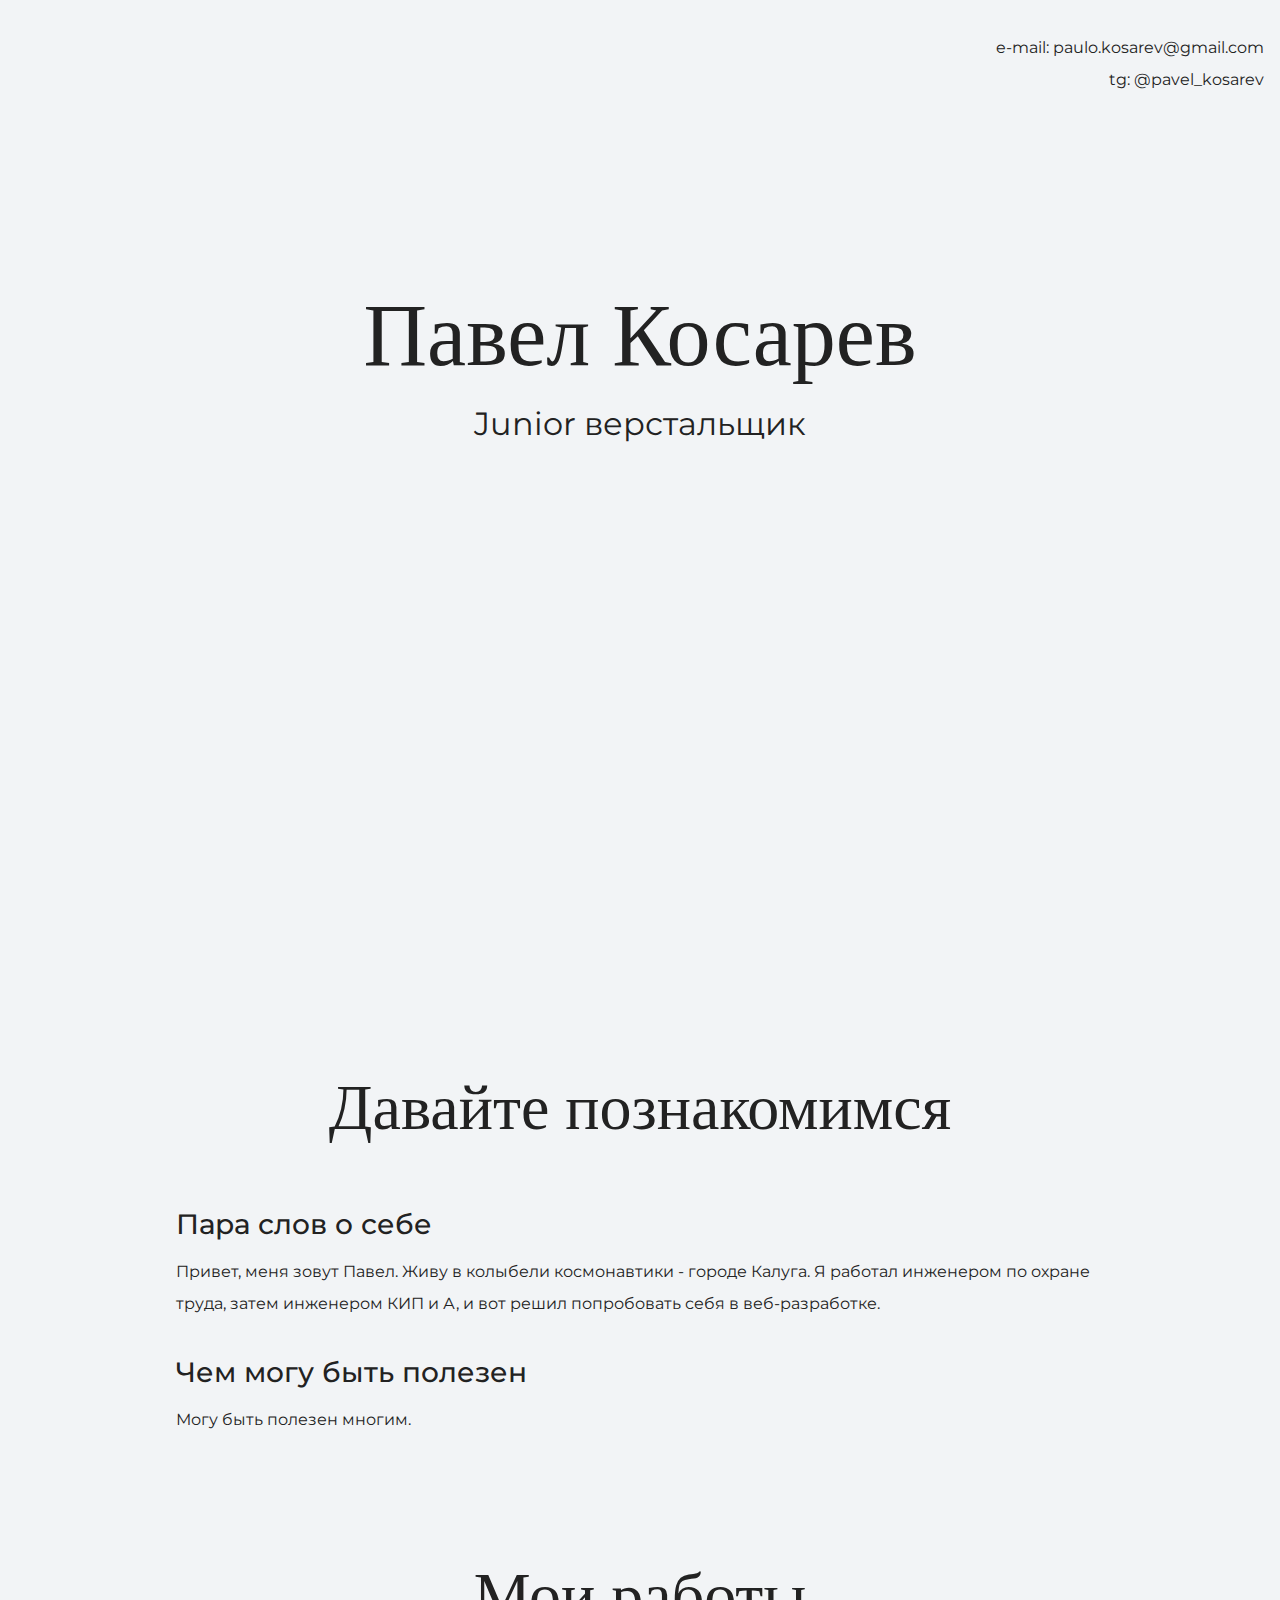
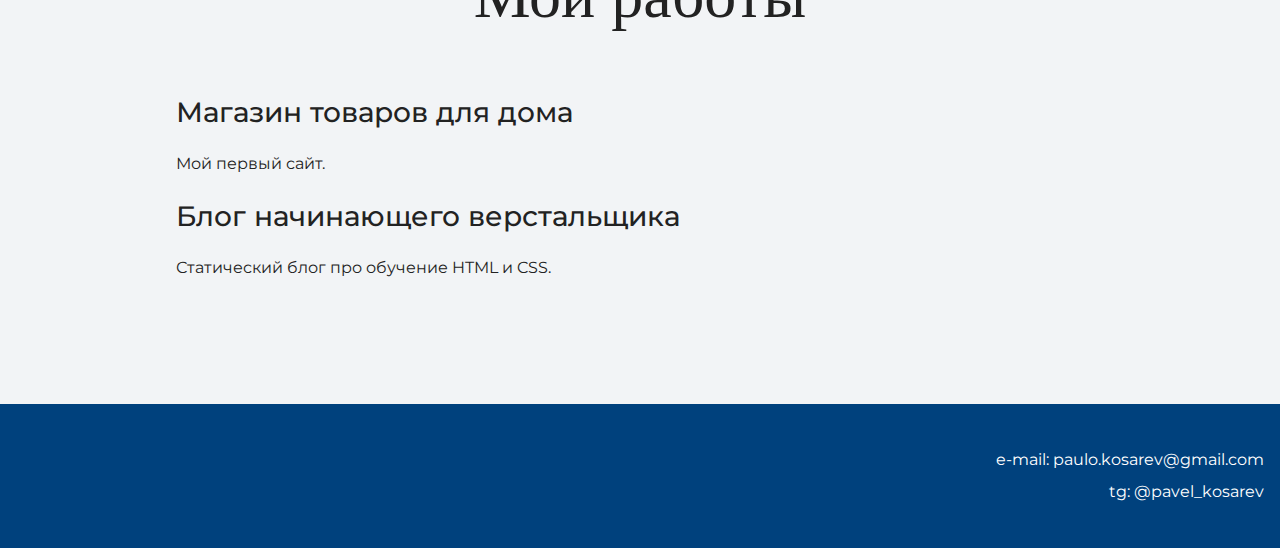
==== index.html @ 088928be "Add files via upload" ====
<!DOCTYPE html>
<html lang="ru">
  <head>
    <meta charset="UTF-8">
    <link rel="stylesheet" href="style.css">
    <link href="https://fonts.googleapis.com/css?family=Montserrat:400,500,700|Old+Standard+TT&display=swap&subset=cyrillic" rel="stylesheet">
    <title>Портфолио Junior верстальщика</title>
  </head>

  <body>
    <header class="page-header">
      <div class="container">
        e-mail: paulo.kosarev@gmail.com <br>
        tg: @pavel_kosarev
      </div>
    </header>

    <section class="hero-image">
      <div class="container">
        <h1 class="heading">Павел Косарев</h1>
        <p>Junior верстальщик</p>
      </div>
    </section>

    <section class="intro">
      <div class="container">
       <h2 class="subheading">Давайте познакомимся</h2>
       <h3>Пара слов о себе</h3>
       <p>Привет, меня зовут Павел. Живу в колыбели космонавтики - городе Калуга. Я работал инженером по охране труда, затем инженером КИП и А, и вот решил попробовать себя в веб-разработке.</p>
       <h3>Чем могу быть полезен</h3>
       <p>Могу быть полезен многим.</p>
      </div>
    </section>

    <section class="portfolio">
      <div class="container">
      <h2 class="subheading">Мои работы</h2>

      <h3>Магазин товаров для дома</h3>
      <p>Мой первый сайт.</p>

      <h3>Блог начинающего верстальщика</h3>
      <p>Статический блог про обучение HTML и CSS.</p>
    </div>
    </section>

    <footer class="page-footer">
      <div class="container">
      e-mail: paulo.kosarev@gmail.com <br>
      tg: @pavel_kosarev
    </div>
    </footer>
  </body>
</html>
---- style.css ----
body {
  margin: 0;
  min-width: 960px;
  font-family: "Montserrat", "Helvetica", "Arial", sans-serif;
  font-size: 16px;
  line-height: 32px;
  color: #222222;
  background-color: #f2f4f6;
  background-image: url("img/hero-bg.jpg");
  background-repeat: no-repeat;
  background-position: top center;
}

.container {
  max-width: 928px;
  margin: 0 auto;
  padding: 0 16px;
}

.page-header {
  margin: 0 0 160px;
  padding: 32px 0 32px;
}

.page-header .container,
.page-footer .container {
  max-width: 1408px;
  text-align: right;
}

.page-header a {
  margin-left: 56px;
  color: #288be6;
  text-decoration: none;
  background-repeat: no-repeat;
  background-position: left;
}

.header-email {
  padding-left: 30px;
  background-image: url("img/icon-email-header.svg");
}

.header-phone {
  padding-left: 25px;
  background-image: url("img/icon-phone-header.svg");
}

.hero-image {
  margin-bottom: 620px;
}

.hero-image .container {
  max-width: 1408px;
  text-align: center;
}

.heading {
  margin: 0 0 16px;
  font-family: "Old Standard TT", "Times", "Times New Roman", serif;
  font-size: 88px;
  line-height: 96px;
  font-weight: 400;
}

.hero-image p {
  margin: 0;
  font-size: 32px;
  line-height: 48px;
}

.intro {
  margin: 0 0 120px;
}

.subheading {
  margin: 0 0 56px;
  font-family: "Old Standard TT", "Times", "Times New Roman", serif;
  font-size: 64px;
  line-height: 80px;
  font-weight: 400;
  text-align: center;
}

.user-image {
  margin: 0 0 32px;
  text-align: center;
}

.intro h3,
.portfolio h3 {
  margin: 0 0 12px;
  font-size: 28px;
  line-height: 40px;
  font-weight: 500;
}

.intro p {
  margin: 0 0 32px;
}

.skills-list {
  margin: 0;
  padding: 0;
}

.skills-list dt {
  padding-left: 32px;
  background-repeat: no-repeat;
  background-position: left;
}

.skill-html {
  background-image: url("img/icon-html.svg");
}

.skill-css {
  background-image: url("img/icon-css.svg");
}

.level {
  margin: 4px 0 16px;
  padding: 0;
  height: 14px;
  font-size: 0;
  background-color: #ffffff;
  border: 1px solid #86c3fa;
  border-radius: 8px;
}

.level div {
  margin: 1px;
  height: 12px;
  background-color: #288be6;
  border-radius: 6px;
}

.portfolio {
  margin: 0 0 120px;
}

.projects {
  margin: 0;
  padding: 0;
  list-style: none;
}

.projects li {
  margin: 0 0 80px;
}

.project-image {
  margin: 0 0 24px;
  text-align: center;
}

.projects p {
  margin: 0 0 24px;
}

.button {
  padding: 6px 20px;
  display: inline-block;
  vertical-align: baseline;
  text-decoration: none;
  text-transform: uppercase;
  border-radius: 4px;
  background-color: #288be6;
  color: #ffffff;
}

.page-footer {
  padding: 40px 0;
  background-color: #00417d;
  color: #ffffff;
}

.page-footer a {
  margin-left: 56px;
  color: inherit;
  text-decoration: none;
  background-repeat: no-repeat;
  background-position: left;
}

.footer-email {
  padding-left: 30px;
  background-image: url("img/icon-email-footer.svg");
}

.footer-phone {
  padding-left: 25px;
  background-image: url("img/icon-phone-footer.svg");
}
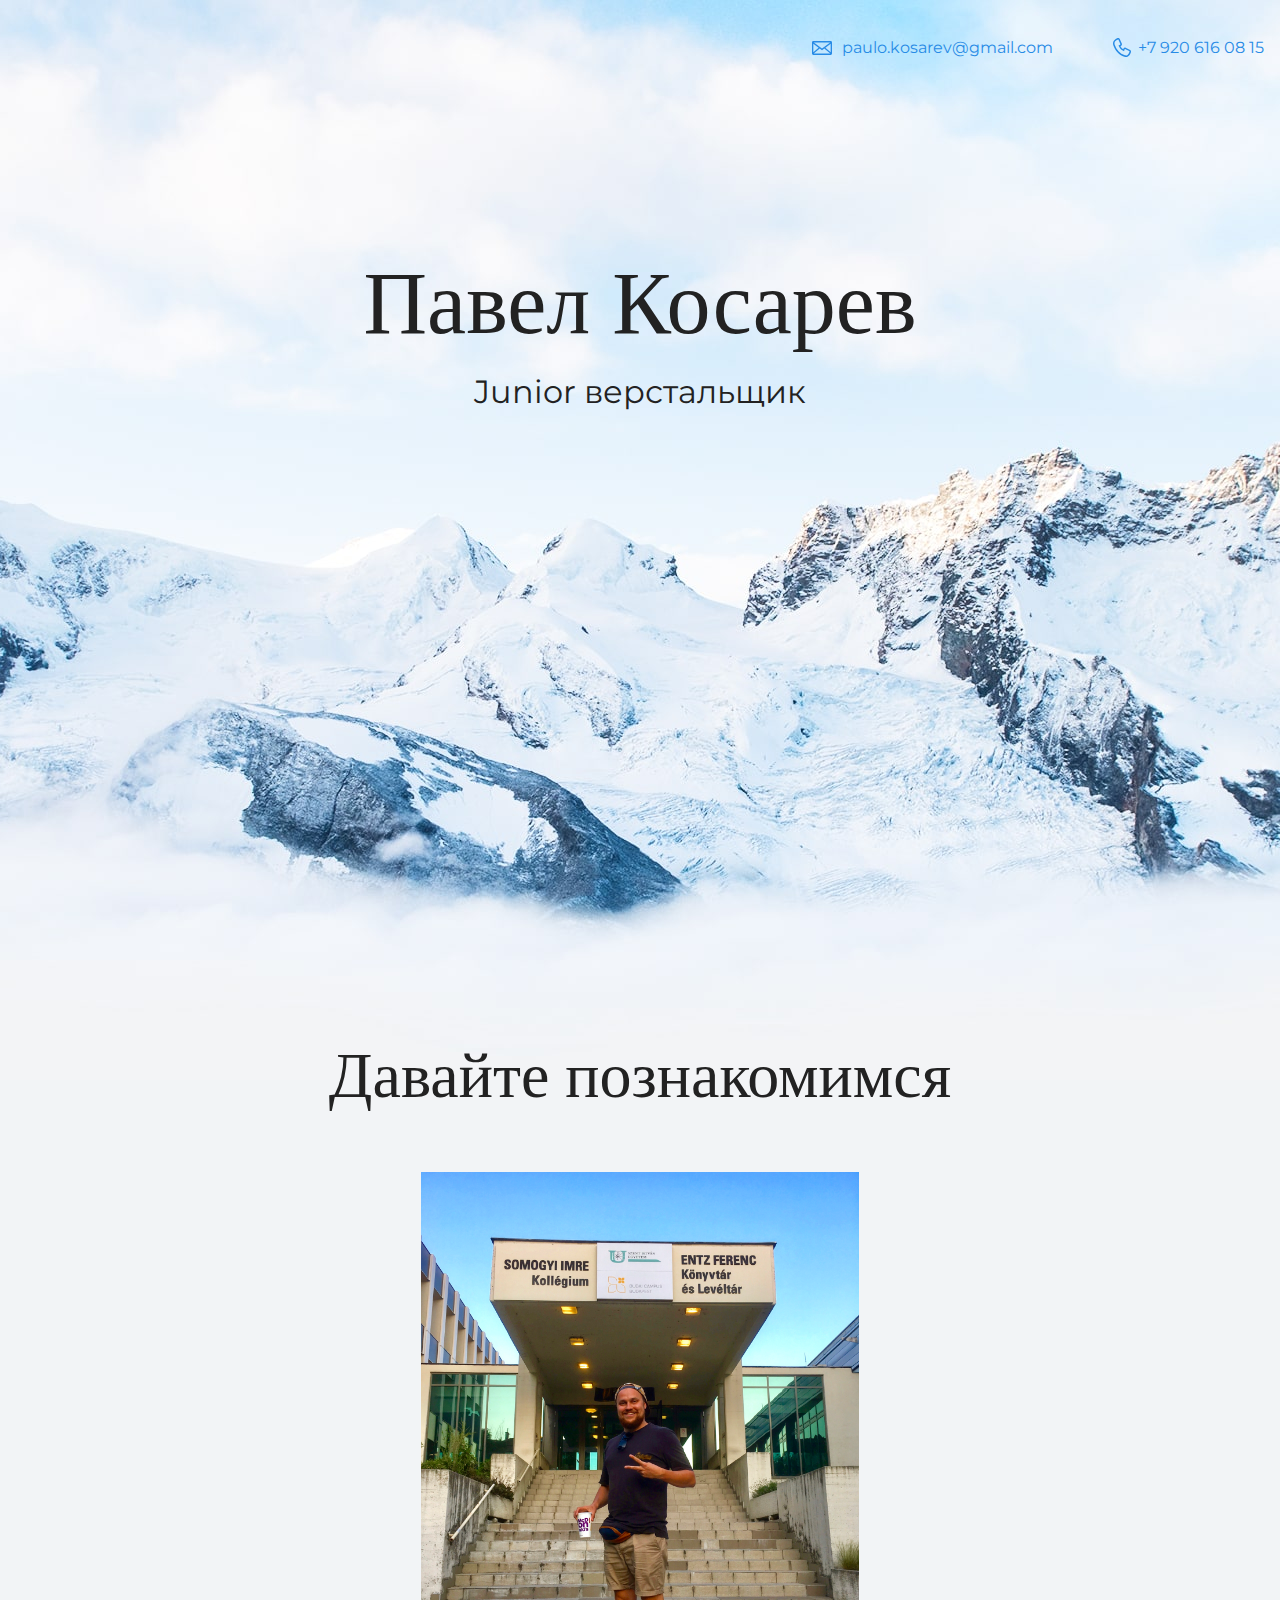
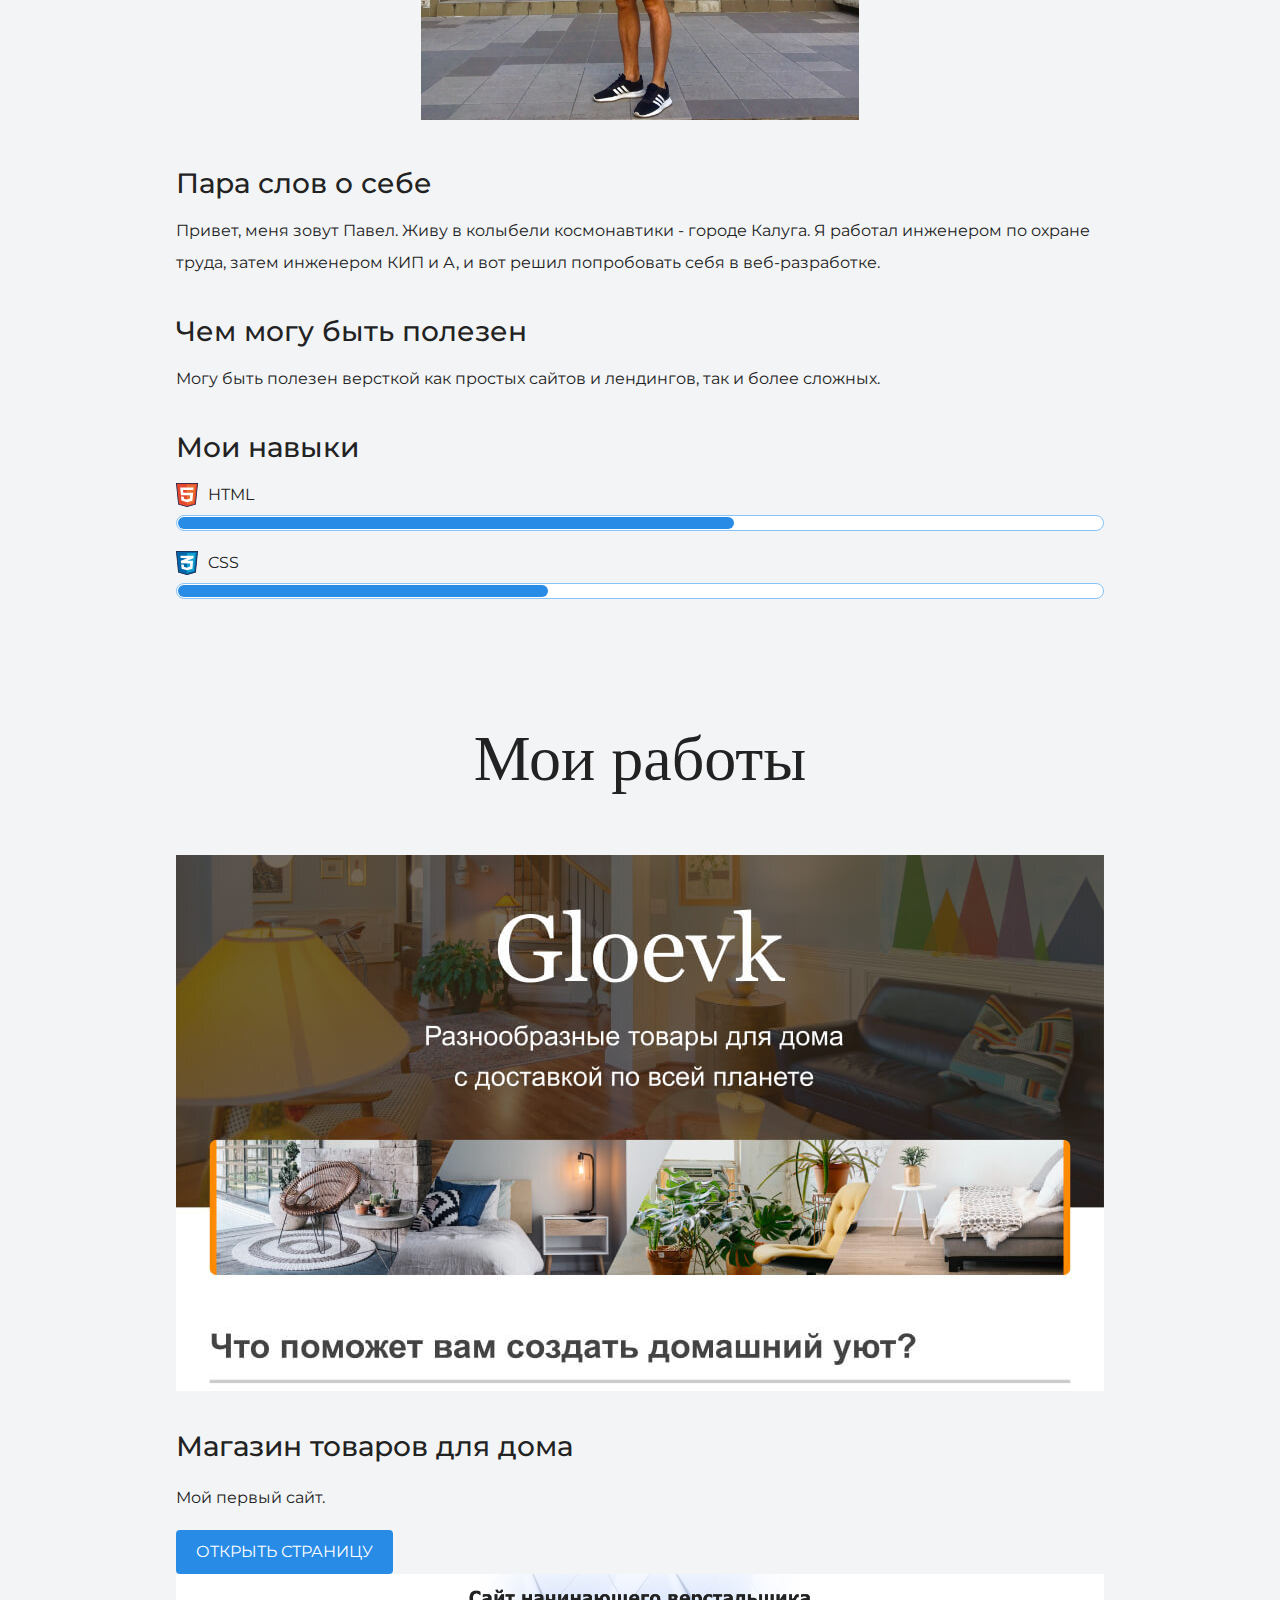
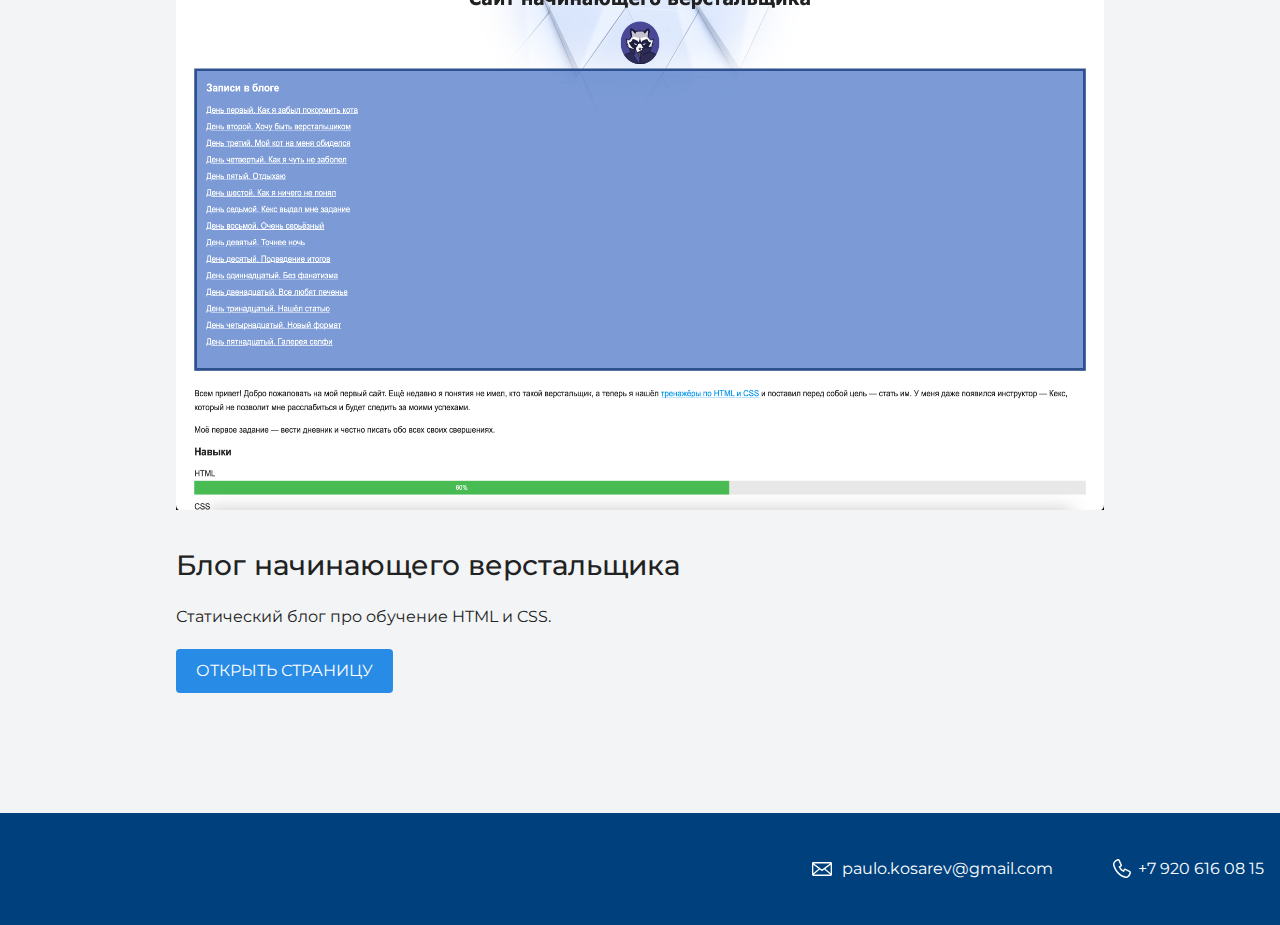
==== commit 247904ed: "загружает файлы сайта" ====
--- a/index.html
+++ b/index.html
@@ -10,8 +10,8 @@
   <body>
     <header class="page-header">
       <div class="container">
-        e-mail: paulo.kosarev@gmail.com <br>
-        tg: @pavel_kosarev
+        <a class="header-email" href="mailto:paulo.kosarev@gmail.com">paulo.kosarev@gmail.com </a>
+        <a class="header-phone" href="tel:+79206160815">+7 920 616 08 15</a>
       </div>
     </header>
 
@@ -25,29 +25,51 @@
     <section class="intro">
       <div class="container">
        <h2 class="subheading">Давайте познакомимся</h2>
+       <figure class="user-image">
+        <img src="files/user.jpg" height="548" alt="Фото">
+      </figure>
+      <div>
        <h3>Пара слов о себе</h3>
        <p>Привет, меня зовут Павел. Живу в колыбели космонавтики - городе Калуга. Я работал инженером по охране труда, затем инженером КИП и А, и вот решил попробовать себя в веб-разработке.</p>
+      </div>
+      <div>
        <h3>Чем могу быть полезен</h3>
-       <p>Могу быть полезен многим.</p>
-      </div>
+       <p>Могу быть полезен версткой как простых сайтов и лендингов, так и более сложных.</p>
+     </div>
+    <div class="skills">
+  <h3>Мои навыки</h3>
+    <dl class="skills-list">
+    <dt class="skill-html">HTML</dt>
+    <dd class="level"><div style="width: 60%">60%</div></dd>
+    <dt class="skill-css">CSS</dt>
+    <dd class="level"><div style="width: 40%">40%</div></dd>
+    </dl>
+    </div>
+    </div>
     </section>
 
     <section class="portfolio">
       <div class="container">
       <h2 class="subheading">Мои работы</h2>
-
+      <figure class="project-image">
+        <img src="files/project.jpg" width="928" height="536" alt="Cайт магазина товаров для дома">
+        </figure>
       <h3>Магазин товаров для дома</h3>
       <p>Мой первый сайт.</p>
-
+      <a class="button" href="source/project-gloevk/index.html">Открыть страницу</a>
+      <figure class="project-image">
+        <img src="files/blog-image.png" width="928" height="536" alt="Блог начинающего верстальщика">
+      </figure>
       <h3>Блог начинающего верстальщика</h3>
       <p>Статический блог про обучение HTML и CSS.</p>
+      <a class="button" href="source/project-state-final/index.html"> Открыть страницу </a>
     </div>
     </section>
 
     <footer class="page-footer">
       <div class="container">
-      e-mail: paulo.kosarev@gmail.com <br>
-      tg: @pavel_kosarev
+      <a class="footer-email" href="mailto:paulo.kosarev@gmail.com">paulo.kosarev@gmail.com</a>
+      <a class="footer-phone" href="tel:+79206160815">+7 920 616 08 15</a>
     </div>
     </footer>
   </body>
--- a/style.css
+++ b/style.css
@@ -172,12 +172,11 @@
 .page-footer {
   padding: 40px 0;
   background-color: #00417d;
-  color: #ffffff;
 }
 
 .page-footer a {
   margin-left: 56px;
-  color: inherit;
+  color: #ffffff;
   text-decoration: none;
   background-repeat: no-repeat;
   background-position: left;
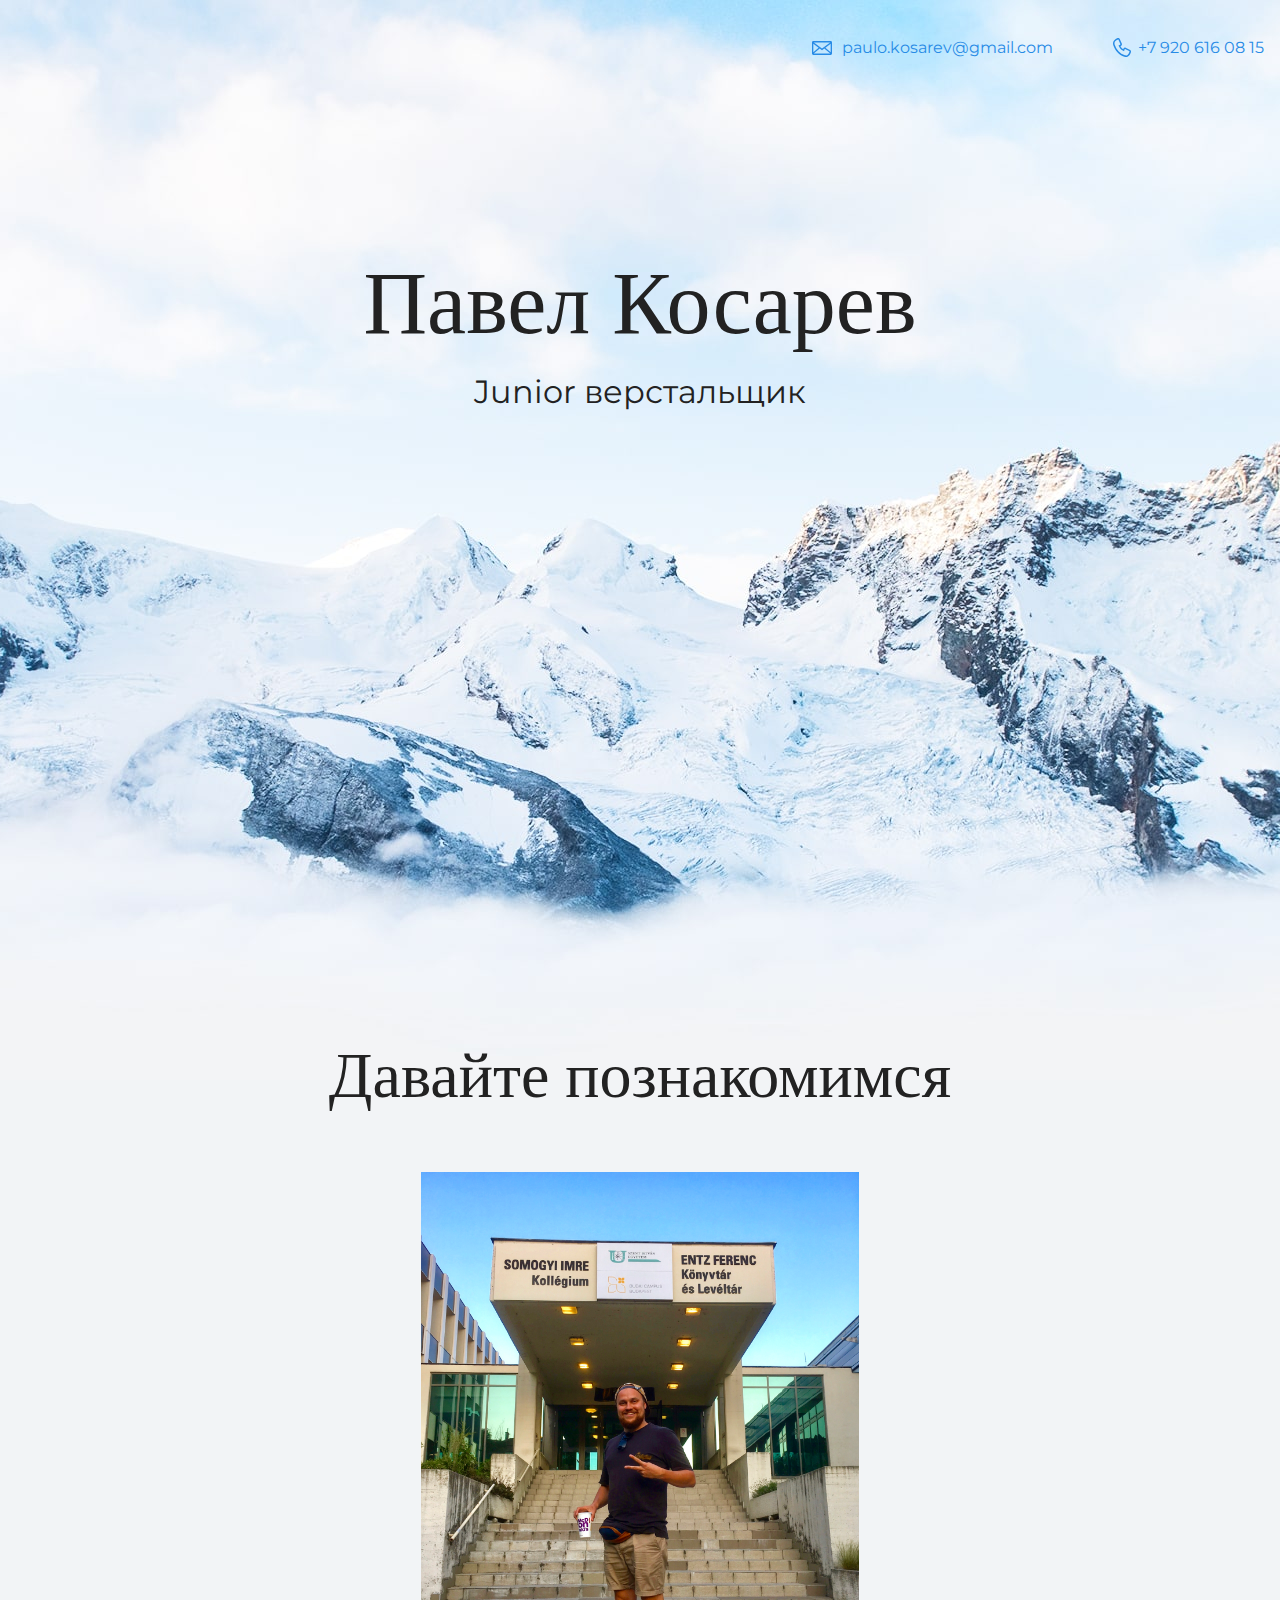
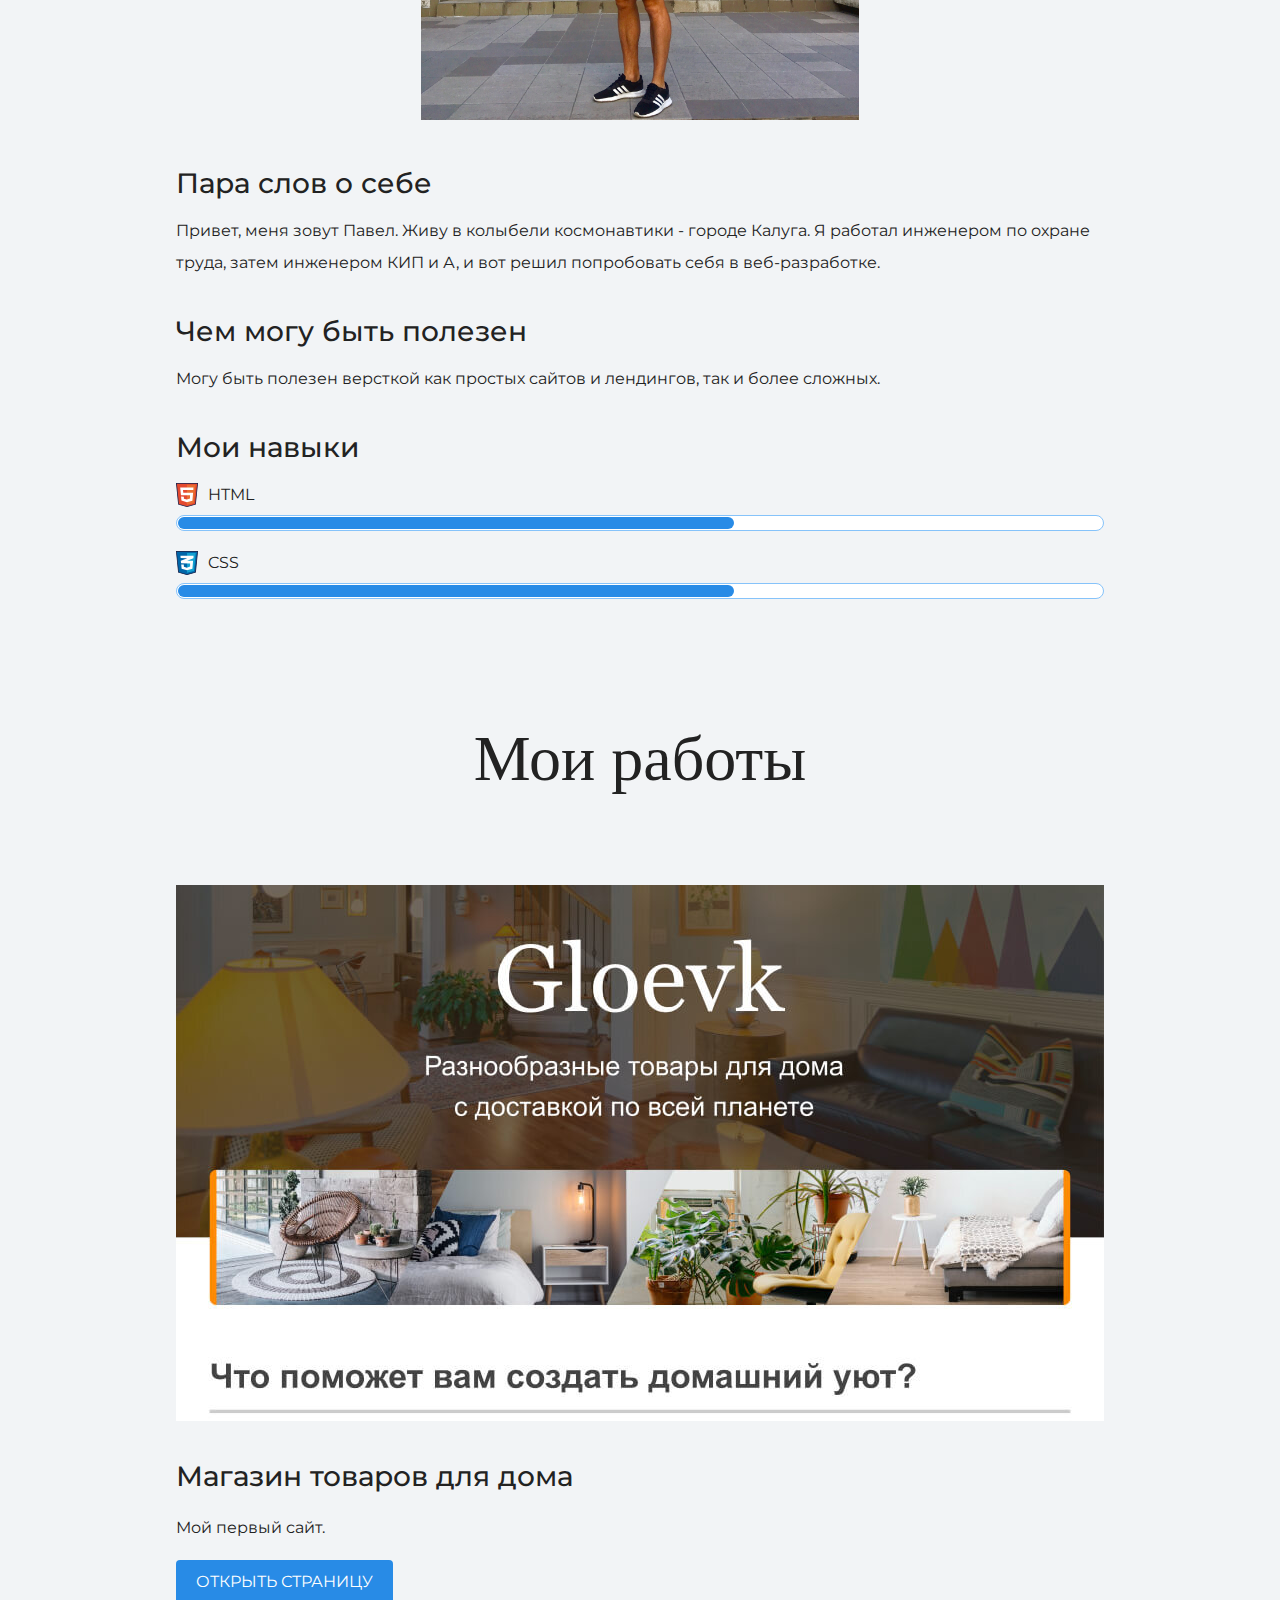
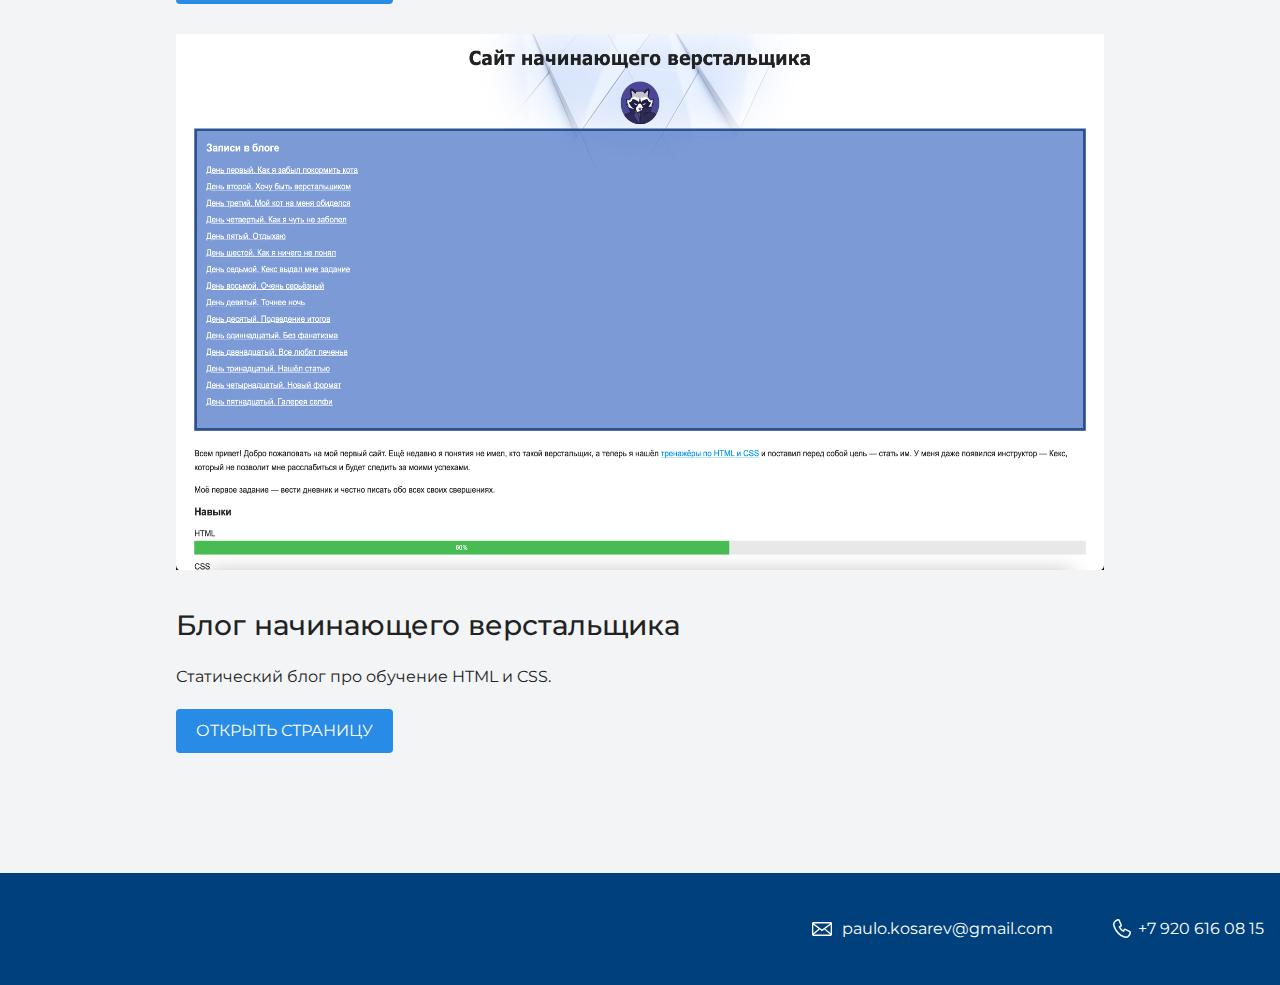
==== commit 334700ef: "update" ====
--- a/index.html
+++ b/index.html
@@ -42,7 +42,7 @@
     <dt class="skill-html">HTML</dt>
     <dd class="level"><div style="width: 60%">60%</div></dd>
     <dt class="skill-css">CSS</dt>
-    <dd class="level"><div style="width: 40%">40%</div></dd>
+    <dd class="level"><div style="width: 60%">60%</div></dd>
     </dl>
     </div>
     </div>
@@ -73,4 +73,4 @@
     </div>
     </footer>
   </body>
-</html>+</html>
--- a/style.css
+++ b/style.css
@@ -151,6 +151,7 @@
 
 .project-image {
   margin: 0 0 24px;
+  padding: 30px 0 0;
   text-align: center;
 }
 
@@ -190,4 +191,4 @@
 .footer-phone {
   padding-left: 25px;
   background-image: url("img/icon-phone-footer.svg");
-}+}
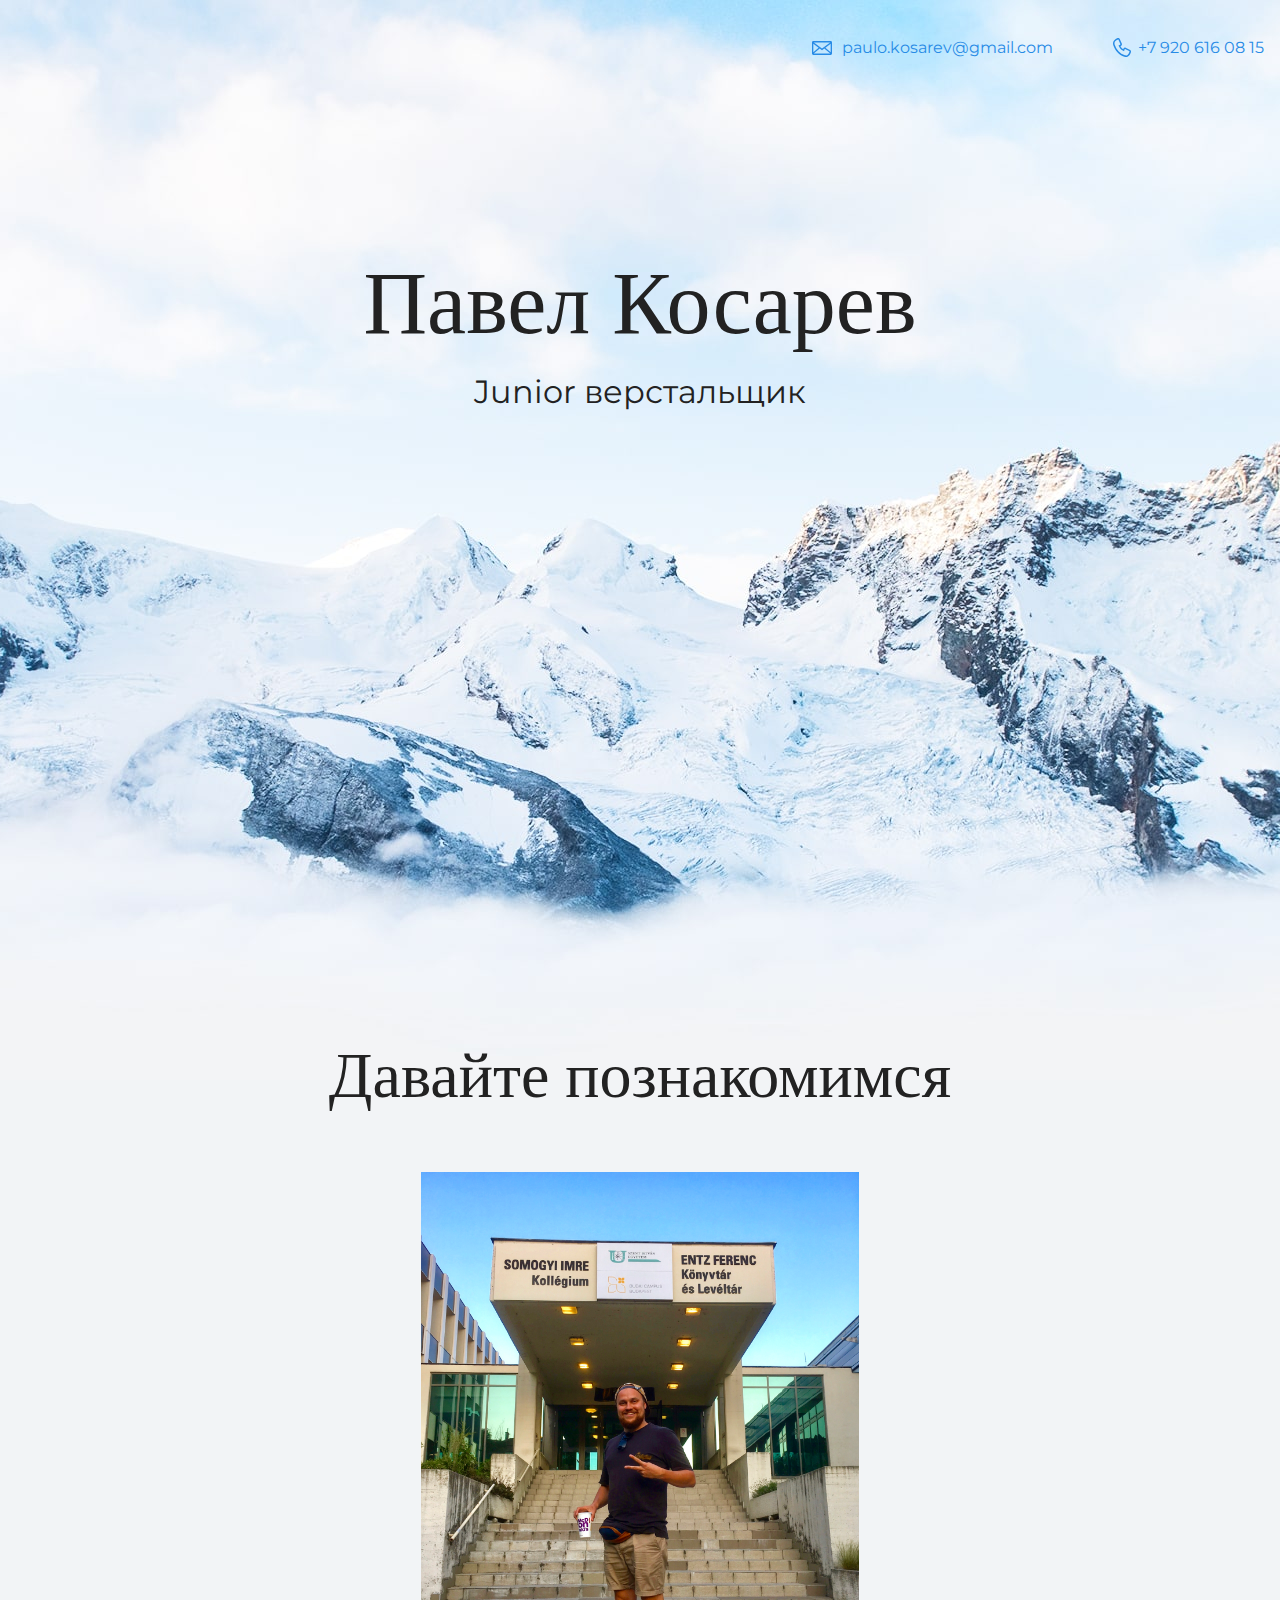
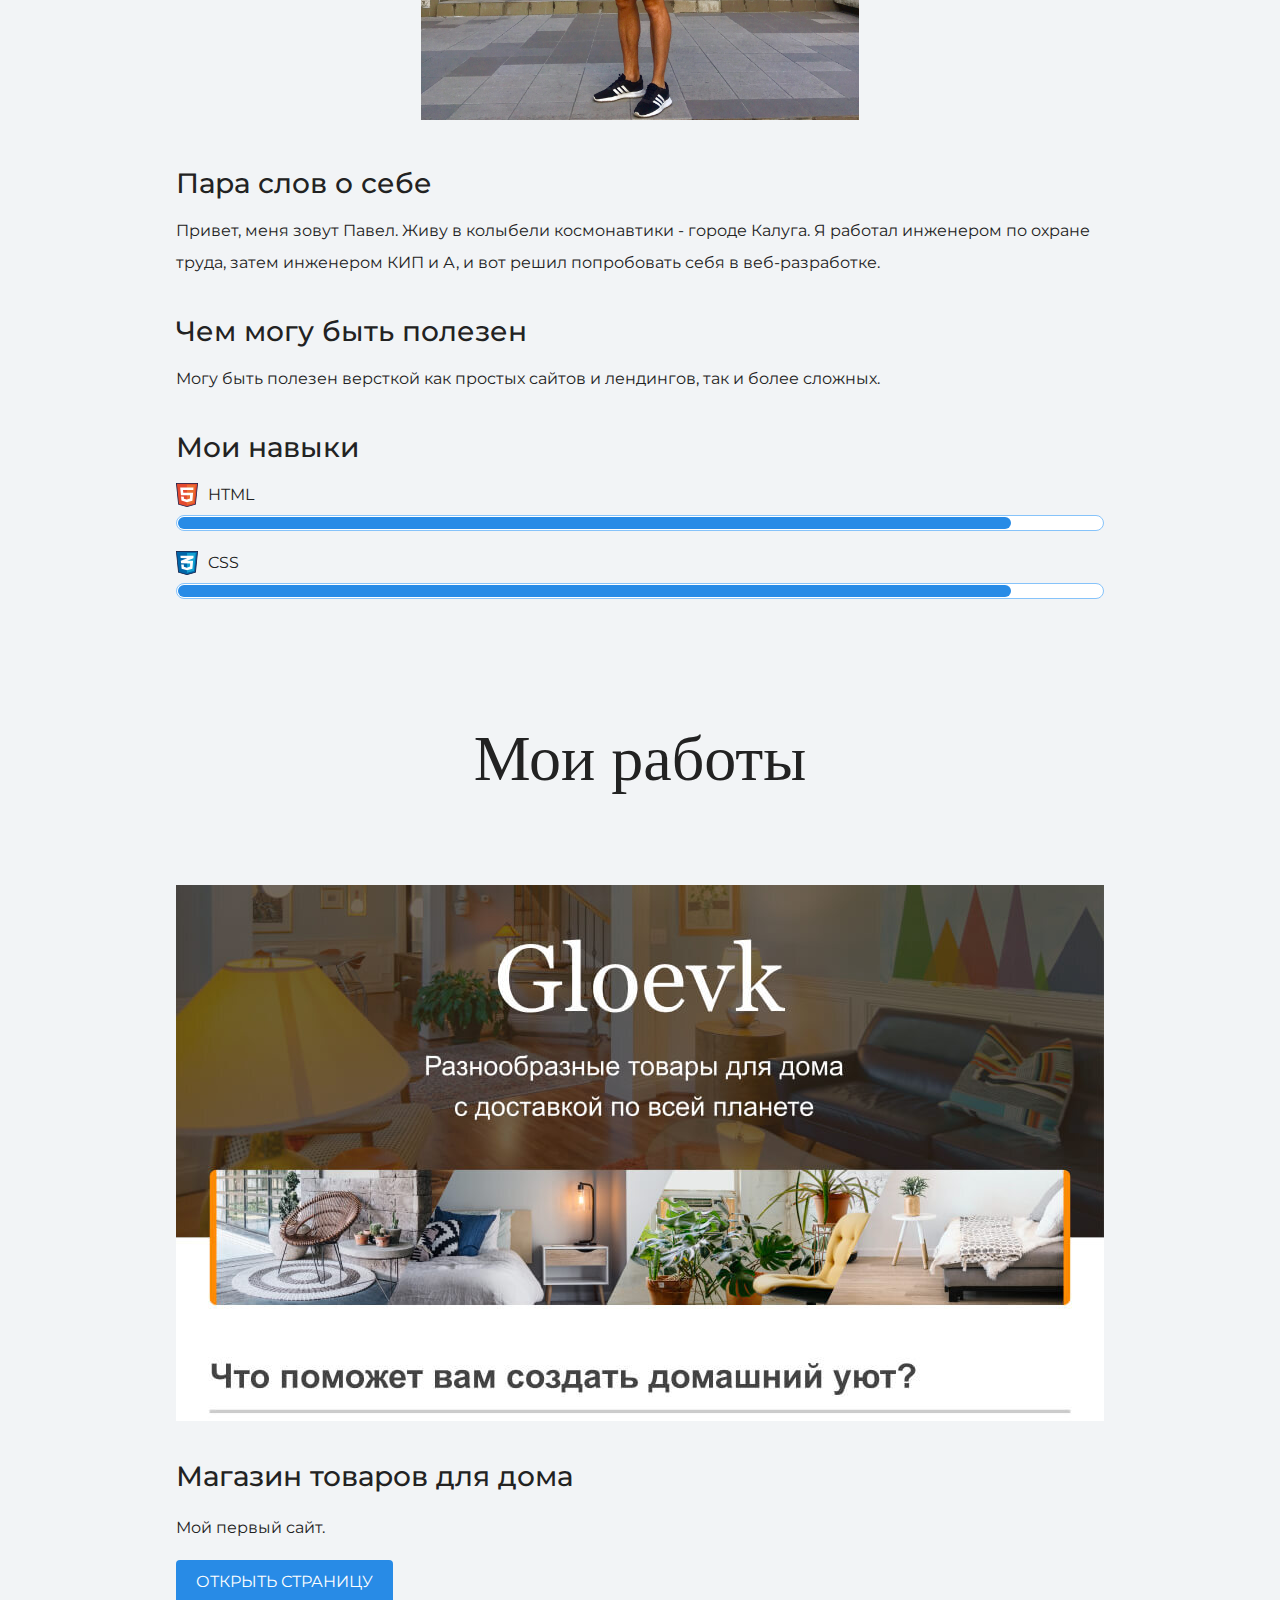
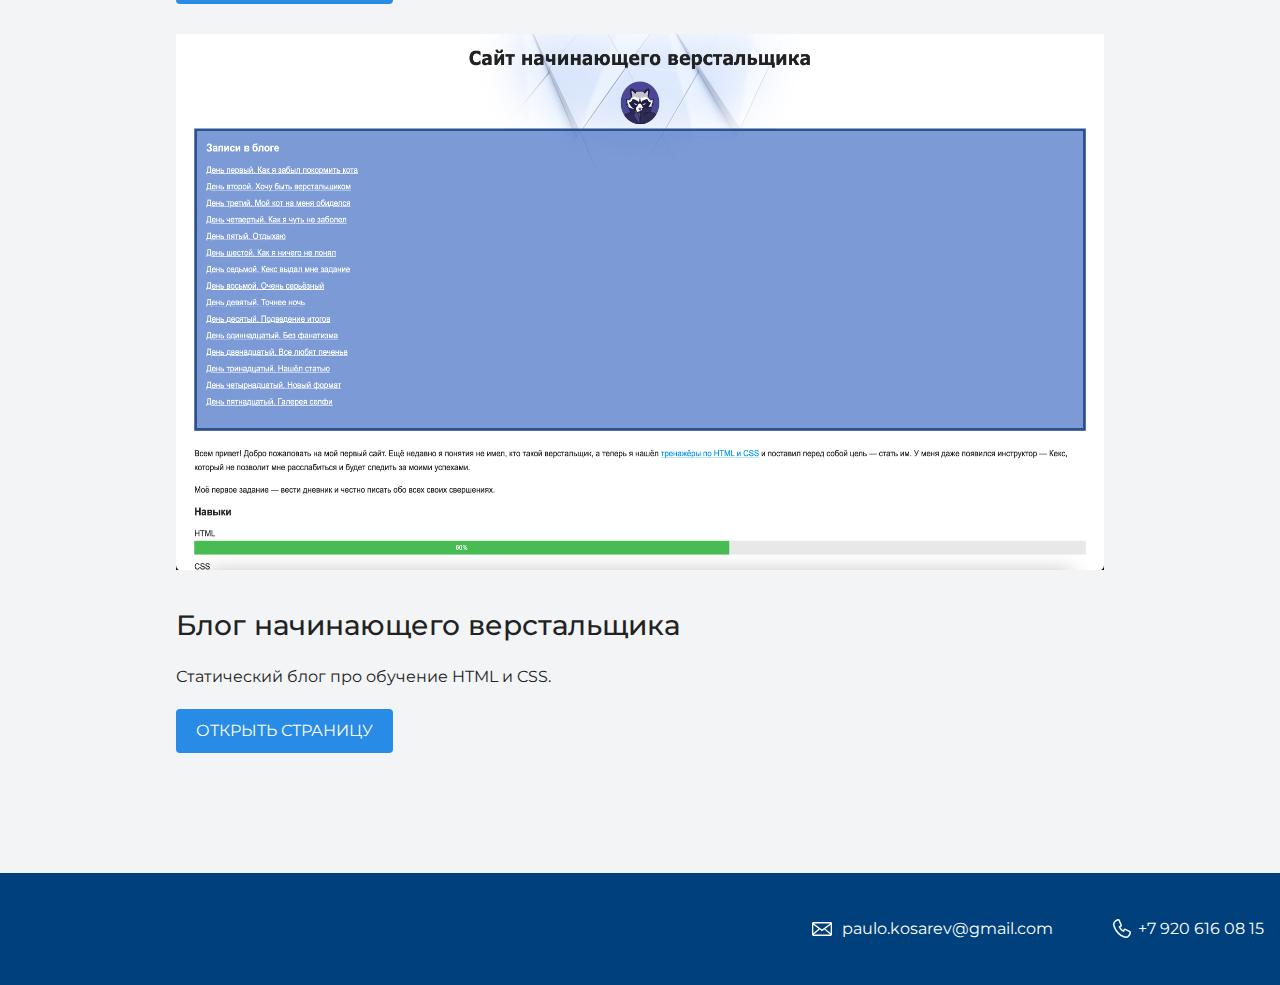
==== commit f10b647a: "update" ====
--- a/index.html
+++ b/index.html
@@ -40,9 +40,9 @@
   <h3>Мои навыки</h3>
     <dl class="skills-list">
     <dt class="skill-html">HTML</dt>
-    <dd class="level"><div style="width: 60%">60%</div></dd>
+    <dd class="level"><div style="width: 90%">90%</div></dd>
     <dt class="skill-css">CSS</dt>
-    <dd class="level"><div style="width: 60%">60%</div></dd>
+    <dd class="level"><div style="width: 90%">90%</div></dd>
     </dl>
     </div>
     </div>
